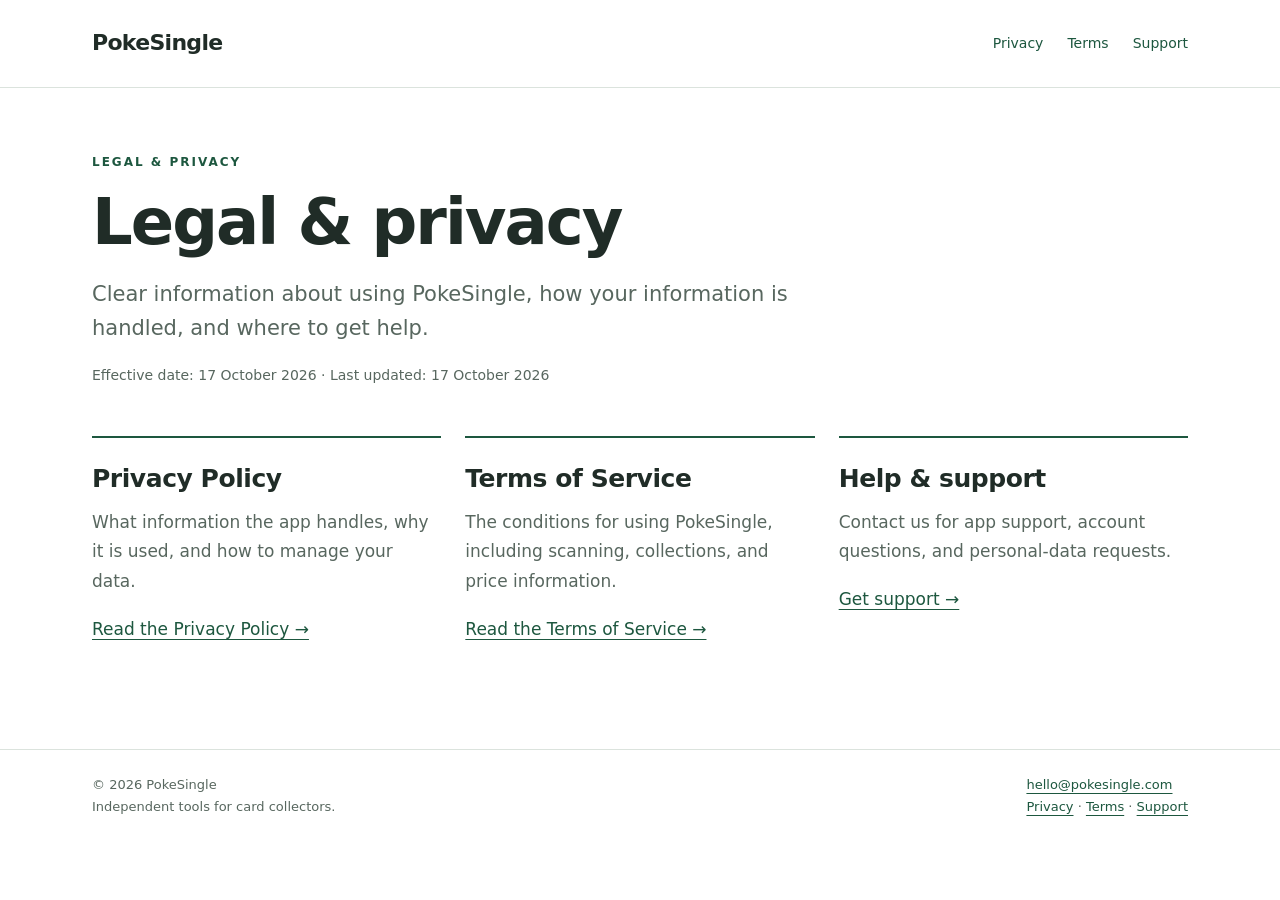
==== index.html @ b3a911ec "Publish PokeSingle privacy, terms, and support pages" ====
<!doctype html>
<html lang="en"><head><meta charset="utf-8"><meta name="viewport" content="width=device-width, initial-scale=1"><title>Legal &amp; privacy · PokeSingle</title><meta name="description" content="Clear information about using PokeSingle, how your information is handled, and where to get help."><meta name="referrer" content="strict-origin-when-cross-origin"><link rel="canonical" href="https://ioannischadjiminas.github.io/pokesingle-legal/"><link rel="stylesheet" href="./styles.css"><meta name="theme-color" content="#1d573f"></head>
<body><a class="skip" href="#main">Skip to content</a><header><div class="bar"><a class="brand" href="./" aria-label="PokeSingle legal home">PokeSingle</a><nav aria-label="Main navigation"><a href="./privacy/">Privacy</a><a href="./terms/">Terms</a><a href="./support/">Support</a></nav></div></header>
<main class="wrap" id="main"><p class="eyebrow">Legal &amp; privacy</p><h1>Legal &amp; privacy</h1><p class="lead">Clear information about using PokeSingle, how your information is handled, and where to get help.</p><p class="meta">Effective date: 17 October 2026 · Last updated: 17 October 2026</p><div class="cards"><section class="card"><h2>Privacy Policy</h2><p>What information the app handles, why it is used, and how to manage your data.</p><a href="privacy/">Read the Privacy Policy →</a></section><section class="card"><h2>Terms of Service</h2><p>The conditions for using PokeSingle, including scanning, collections, and price information.</p><a href="terms/">Read the Terms of Service →</a></section><section class="card"><h2>Help &amp; support</h2><p>Contact us for app support, account questions, and personal-data requests.</p><a href="support/">Get support →</a></section></div></main>
<footer><div class="bar"><p>© 2026 PokeSingle<br>Independent tools for card collectors.</p><p><a href="mailto:hello@pokesingle.com">hello@pokesingle.com</a><br><a href="./privacy/">Privacy</a> · <a href="./terms/">Terms</a> · <a href="./support/">Support</a></p></div></footer></body></html>
---- styles.css ----
:root{color-scheme:light;--ink:#202c27;--muted:#58675f;--paper:#fff;--line:#dbe3dd;--accent:#1d573f;--wash:#f3f6f2;font-family:ui-sans-serif,system-ui,-apple-system,BlinkMacSystemFont,"Segoe UI",sans-serif;font-size:17px;line-height:1.75;background:var(--paper);color:var(--ink)}
*{box-sizing:border-box}body{margin:0}a{color:var(--accent);text-underline-offset:4px}a:hover{text-decoration-thickness:2px}a:focus-visible{outline:3px solid #b48b25;outline-offset:5px}header{border-bottom:1px solid var(--line)}.bar{max-width:1160px;margin:auto;padding:24px 32px;display:flex;align-items:center;justify-content:space-between;gap:24px}.brand{font-size:22px;font-weight:750;letter-spacing:-.7px;text-decoration:none;color:var(--ink)}nav{display:flex;gap:24px;flex-wrap:wrap;font-size:14px}nav a{text-decoration:none}nav a[aria-current=page]{text-decoration:underline}.wrap{max-width:1160px;margin:auto;padding:64px 32px 80px}.eyebrow{font-size:12px;letter-spacing:2px;text-transform:uppercase;font-weight:750;color:var(--accent);margin:0 0 14px}h1{font-size:clamp(38px,6vw,64px);line-height:1.12;font-weight:650;letter-spacing:-2px;margin:0 0 20px}h2{font-size:25px;line-height:1.35;letter-spacing:-.45px;margin:44px 0 14px}h3{font-size:19px;line-height:1.45;margin:28px 0 10px}p{margin:0 0 18px}.lead{font-size:21px;line-height:1.6;max-width:740px;color:var(--muted)}.meta{font-size:14px;color:var(--muted);margin:0 0 40px}.layout{display:grid;grid-template-columns:220px minmax(0,740px);gap:56px;align-items:start}.contents{position:sticky;top:24px;font-size:14px;line-height:1.6;border-top:2px solid var(--accent);padding-top:18px}.contents p{font-weight:700;margin-bottom:12px}.contents ol{list-style:none;padding:0;margin:0}.contents li{margin:0 0 10px}.contents a{text-decoration:none;color:var(--muted)}article{min-width:0}article>section:first-child h2{margin-top:0}section{scroll-margin-top:24px}ul,ol{padding-left:24px;margin:12px 0 24px}li{margin:8px 0}.note{border-left:3px solid var(--accent);background:var(--wash);padding:20px 24px;margin:24px 0 32px}.note p:last-child{margin-bottom:0}.table-scroll{overflow-x:auto}table{border-collapse:collapse;width:100%;font-size:15px;margin:20px 0 28px}th,td{border-bottom:1px solid var(--line);padding:14px 12px;text-align:left;vertical-align:top}th{font-weight:700;background:var(--wash)}th:first-child,td:first-child{padding-left:0;width:24%}.cards{display:grid;grid-template-columns:repeat(3,minmax(0,1fr));gap:24px;margin-top:48px}.card{border-top:2px solid var(--accent);padding:24px 0}.card h2{margin:0 0 12px}.card p{color:var(--muted)}footer{border-top:1px solid var(--line);color:var(--muted);font-size:13px}footer .bar{align-items:flex-start}footer p{margin:0}.skip{position:absolute;top:-100px;left:16px;background:var(--paper);padding:12px;z-index:10}.skip:focus{top:12px}.contact{font-size:22px;overflow-wrap:anywhere}strong{font-weight:650}@media(max-width:850px){.layout{grid-template-columns:1fr;gap:32px}.contents{position:static}.contents ol{columns:2;column-gap:24px}.contents li{break-inside:avoid}.cards{grid-template-columns:1fr;gap:0}}@media(max-width:520px){:root{font-size:16px}.bar{padding:20px;align-items:flex-start;flex-direction:column;gap:12px}nav{gap:18px}.wrap{padding:40px 20px 56px}h1{letter-spacing:-1.3px}.contents ol{columns:1}.lead{font-size:19px}h2{font-size:23px}.note{padding:16px 18px}th,td{padding:12px 8px}.meta{margin-bottom:28px}}@media print{header,footer,.contents,.skip{display:none}.wrap{padding:0}.layout{display:block}article{max-width:none}h1{font-size:32px}h2{break-after:avoid}a{color:inherit}.note{background:none}body{font-size:11pt}}
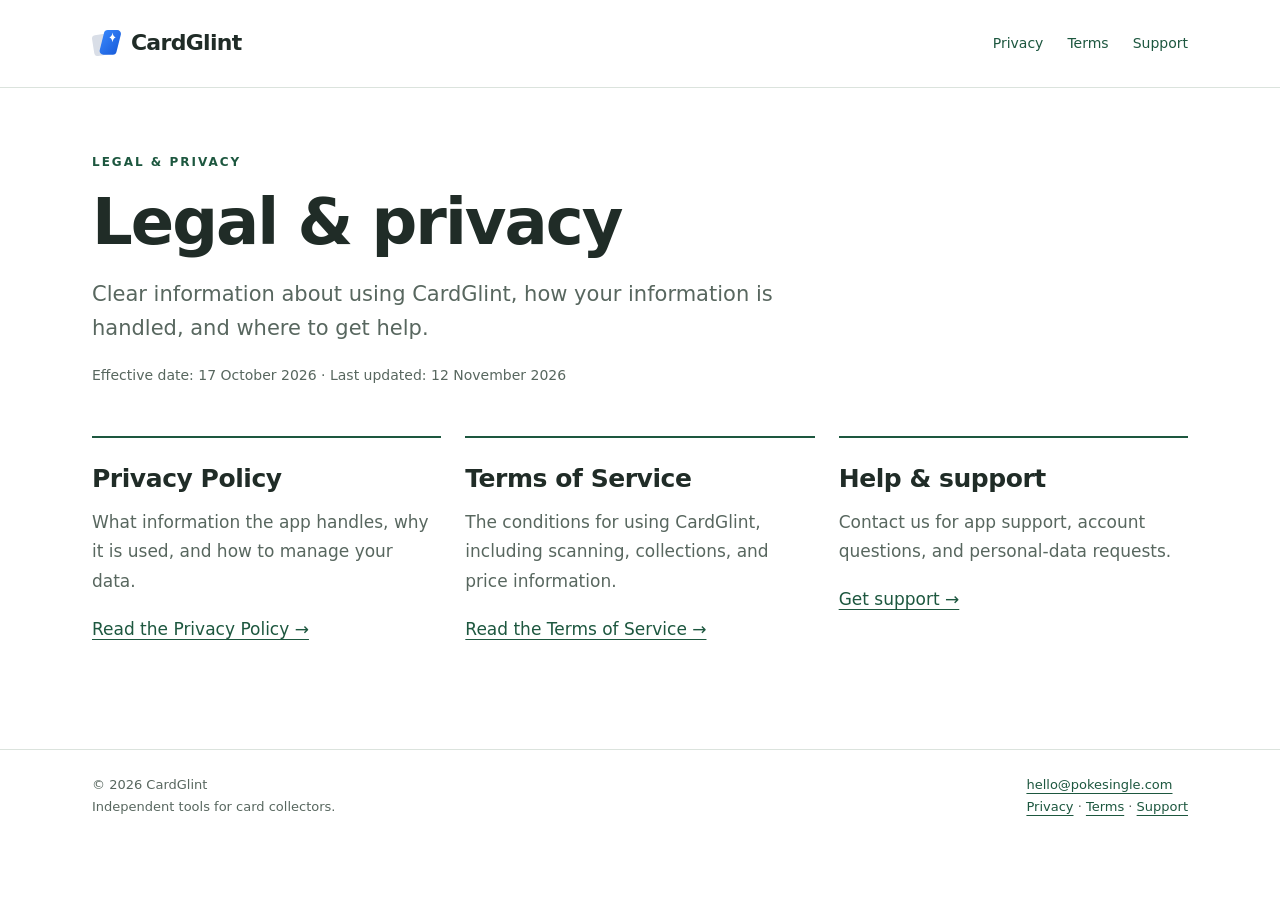
==== commit 22029cee: "Rename the site to CardGlint The privacy policy, terms, support and home pages use the CardGlint nam" ====
--- a/index.html
+++ b/index.html
@@ -1,5 +1,19 @@
 <!doctype html>
-<html lang="en"><head><meta charset="utf-8"><meta name="viewport" content="width=device-width, initial-scale=1"><title>Legal &amp; privacy · PokeSingle</title><meta name="description" content="Clear information about using PokeSingle, how your information is handled, and where to get help."><meta name="referrer" content="strict-origin-when-cross-origin"><link rel="canonical" href="https://ioannischadjiminas.github.io/pokesingle-legal/"><link rel="stylesheet" href="./styles.css"><meta name="theme-color" content="#1d573f"></head>
-<body><a class="skip" href="#main">Skip to content</a><header><div class="bar"><a class="brand" href="./" aria-label="PokeSingle legal home">PokeSingle</a><nav aria-label="Main navigation"><a href="./privacy/">Privacy</a><a href="./terms/">Terms</a><a href="./support/">Support</a></nav></div></header>
-<main class="wrap" id="main"><p class="eyebrow">Legal &amp; privacy</p><h1>Legal &amp; privacy</h1><p class="lead">Clear information about using PokeSingle, how your information is handled, and where to get help.</p><p class="meta">Effective date: 17 October 2026 · Last updated: 17 October 2026</p><div class="cards"><section class="card"><h2>Privacy Policy</h2><p>What information the app handles, why it is used, and how to manage your data.</p><a href="privacy/">Read the Privacy Policy →</a></section><section class="card"><h2>Terms of Service</h2><p>The conditions for using PokeSingle, including scanning, collections, and price information.</p><a href="terms/">Read the Terms of Service →</a></section><section class="card"><h2>Help &amp; support</h2><p>Contact us for app support, account questions, and personal-data requests.</p><a href="support/">Get support →</a></section></div></main>
-<footer><div class="bar"><p>© 2026 PokeSingle<br>Independent tools for card collectors.</p><p><a href="mailto:hello@pokesingle.com">hello@pokesingle.com</a><br><a href="./privacy/">Privacy</a> · <a href="./terms/">Terms</a> · <a href="./support/">Support</a></p></div></footer></body></html>
+<html lang="en"><head><meta charset="utf-8"><meta name="viewport" content="width=device-width, initial-scale=1"><title>Legal &amp; privacy · CardGlint</title><meta name="description" content="Clear information about using CardGlint, how your information is handled, and where to get help."><meta name="referrer" content="strict-origin-when-cross-origin"><link rel="canonical" href="https://ioannischadjiminas.github.io/pokesingle-legal/"><link rel="stylesheet" href="./styles.css"><meta name="theme-color" content="#1d573f"></head>
+<body><a class="skip" href="#main">Skip to content</a><header><div class="bar"><a class="brand" href="./" aria-label="CardGlint legal home"><svg class="mark" viewBox="11.170 15.000 77.289 69.480" aria-hidden="true" focusable="false"><defs><linearGradient id="card" x1="0" y1="0" x2="1" y2="1"><stop offset="0" stop-color="#3B8BFF"/><stop offset="1" stop-color="#1557D6"/></linearGradient></defs><path d="M17.218,76.895L11.274,39.363A9,9 0 0 1 18.755,29.066L40.484,25.624A9,9 0 0 1 50.782,33.105L56.726,70.637A9,9 0 0 1 49.245,80.934L27.516,84.376A9,9 0 0 1 17.218,76.895Z" fill="#D9DEE7"/><path d="M31.901,68.581L43.370,22.581A10,10 0 0 1 53.073,15.000L78.461,15.000A10,10 0 0 1 88.164,27.419L76.695,73.419A10,10 0 0 1 66.992,81.000L41.604,81.000A10,10 0 0 1 31.901,68.581Z" fill="url(#card)"/><path d="M66,22Q67.6,33.4 74.5,35Q67.6,36.6 66,48Q64.4,36.6 57.5,35Q64.4,33.4 66,22Z" fill="#FFFFFF"/></svg>CardGlint</a><nav aria-label="Main navigation"><a href="./privacy/">Privacy</a><a href="./terms/">Terms</a><a href="./support/">Support</a></nav>
+</div></header>
+
+<main class="wrap" id="main"><p class="eyebrow">Legal &amp; privacy</p>
+<h1>Legal &amp; privacy</h1><p class="lead">Clear information about using CardGlint, how your information is handled, and where to get help.</p>
+<p class="meta">Effective date: 17 October 2026 · Last updated: 12 November 2026</p>
+<div class="cards"><section class="card"><h2>Privacy Policy</h2><p>What information the app handles, why it is used, and how to manage your data.</p>
+<a href="privacy/">Read the Privacy Policy →</a></section>
+<section class="card"><h2>Terms of Service</h2><p>The conditions for using CardGlint, including scanning, collections, and price information.</p>
+<a href="terms/">Read the Terms of Service →</a></section>
+<section class="card"><h2>Help &amp; support</h2><p>Contact us for app support, account questions, and personal-data requests.</p>
+<a href="support/">Get support →</a></section>
+</div></main>
+<footer><div class="bar"><p>© 2026 CardGlint<br>Independent tools for card collectors.</p>
+<p><a href="mailto:hello@pokesingle.com">hello@pokesingle.com</a><br><a href="./privacy/">Privacy</a> · <a href="./terms/">Terms</a> · <a href="./support/">Support</a></p>
+</div></footer>
+</body></html>
--- a/styles.css
+++ b/styles.css
@@ -1,2 +1,2 @@
 :root{color-scheme:light;--ink:#202c27;--muted:#58675f;--paper:#fff;--line:#dbe3dd;--accent:#1d573f;--wash:#f3f6f2;font-family:ui-sans-serif,system-ui,-apple-system,BlinkMacSystemFont,"Segoe UI",sans-serif;font-size:17px;line-height:1.75;background:var(--paper);color:var(--ink)}
-*{box-sizing:border-box}body{margin:0}a{color:var(--accent);text-underline-offset:4px}a:hover{text-decoration-thickness:2px}a:focus-visible{outline:3px solid #b48b25;outline-offset:5px}header{border-bottom:1px solid var(--line)}.bar{max-width:1160px;margin:auto;padding:24px 32px;display:flex;align-items:center;justify-content:space-between;gap:24px}.brand{font-size:22px;font-weight:750;letter-spacing:-.7px;text-decoration:none;color:var(--ink)}nav{display:flex;gap:24px;flex-wrap:wrap;font-size:14px}nav a{text-decoration:none}nav a[aria-current=page]{text-decoration:underline}.wrap{max-width:1160px;margin:auto;padding:64px 32px 80px}.eyebrow{font-size:12px;letter-spacing:2px;text-transform:uppercase;font-weight:750;color:var(--accent);margin:0 0 14px}h1{font-size:clamp(38px,6vw,64px);line-height:1.12;font-weight:650;letter-spacing:-2px;margin:0 0 20px}h2{font-size:25px;line-height:1.35;letter-spacing:-.45px;margin:44px 0 14px}h3{font-size:19px;line-height:1.45;margin:28px 0 10px}p{margin:0 0 18px}.lead{font-size:21px;line-height:1.6;max-width:740px;color:var(--muted)}.meta{font-size:14px;color:var(--muted);margin:0 0 40px}.layout{display:grid;grid-template-columns:220px minmax(0,740px);gap:56px;align-items:start}.contents{position:sticky;top:24px;font-size:14px;line-height:1.6;border-top:2px solid var(--accent);padding-top:18px}.contents p{font-weight:700;margin-bottom:12px}.contents ol{list-style:none;padding:0;margin:0}.contents li{margin:0 0 10px}.contents a{text-decoration:none;color:var(--muted)}article{min-width:0}article>section:first-child h2{margin-top:0}section{scroll-margin-top:24px}ul,ol{padding-left:24px;margin:12px 0 24px}li{margin:8px 0}.note{border-left:3px solid var(--accent);background:var(--wash);padding:20px 24px;margin:24px 0 32px}.note p:last-child{margin-bottom:0}.table-scroll{overflow-x:auto}table{border-collapse:collapse;width:100%;font-size:15px;margin:20px 0 28px}th,td{border-bottom:1px solid var(--line);padding:14px 12px;text-align:left;vertical-align:top}th{font-weight:700;background:var(--wash)}th:first-child,td:first-child{padding-left:0;width:24%}.cards{display:grid;grid-template-columns:repeat(3,minmax(0,1fr));gap:24px;margin-top:48px}.card{border-top:2px solid var(--accent);padding:24px 0}.card h2{margin:0 0 12px}.card p{color:var(--muted)}footer{border-top:1px solid var(--line);color:var(--muted);font-size:13px}footer .bar{align-items:flex-start}footer p{margin:0}.skip{position:absolute;top:-100px;left:16px;background:var(--paper);padding:12px;z-index:10}.skip:focus{top:12px}.contact{font-size:22px;overflow-wrap:anywhere}strong{font-weight:650}@media(max-width:850px){.layout{grid-template-columns:1fr;gap:32px}.contents{position:static}.contents ol{columns:2;column-gap:24px}.contents li{break-inside:avoid}.cards{grid-template-columns:1fr;gap:0}}@media(max-width:520px){:root{font-size:16px}.bar{padding:20px;align-items:flex-start;flex-direction:column;gap:12px}nav{gap:18px}.wrap{padding:40px 20px 56px}h1{letter-spacing:-1.3px}.contents ol{columns:1}.lead{font-size:19px}h2{font-size:23px}.note{padding:16px 18px}th,td{padding:12px 8px}.meta{margin-bottom:28px}}@media print{header,footer,.contents,.skip{display:none}.wrap{padding:0}.layout{display:block}article{max-width:none}h1{font-size:32px}h2{break-after:avoid}a{color:inherit}.note{background:none}body{font-size:11pt}}
+*{box-sizing:border-box}body{margin:0}a{color:var(--accent);text-underline-offset:4px}a:hover{text-decoration-thickness:2px}a:focus-visible{outline:3px solid #b48b25;outline-offset:5px}header{border-bottom:1px solid var(--line)}.bar{max-width:1160px;margin:auto;padding:24px 32px;display:flex;align-items:center;justify-content:space-between;gap:24px}.brand{display:inline-flex;align-items:center;gap:10px;font-size:22px;font-weight:750;letter-spacing:-.7px;text-decoration:none;color:var(--ink)}.brand .mark{height:26px;width:auto;flex:none}nav{display:flex;gap:24px;flex-wrap:wrap;font-size:14px}nav a{text-decoration:none}nav a[aria-current=page]{text-decoration:underline}.wrap{max-width:1160px;margin:auto;padding:64px 32px 80px}.eyebrow{font-size:12px;letter-spacing:2px;text-transform:uppercase;font-weight:750;color:var(--accent);margin:0 0 14px}h1{font-size:clamp(38px,6vw,64px);line-height:1.12;font-weight:650;letter-spacing:-2px;margin:0 0 20px}h2{font-size:25px;line-height:1.35;letter-spacing:-.45px;margin:44px 0 14px}h3{font-size:19px;line-height:1.45;margin:28px 0 10px}p{margin:0 0 18px}.lead{font-size:21px;line-height:1.6;max-width:740px;color:var(--muted)}.meta{font-size:14px;color:var(--muted);margin:0 0 40px}.layout{display:grid;grid-template-columns:220px minmax(0,740px);gap:56px;align-items:start}.contents{position:sticky;top:24px;font-size:14px;line-height:1.6;border-top:2px solid var(--accent);padding-top:18px}.contents p{font-weight:700;margin-bottom:12px}.contents ol{list-style:none;padding:0;margin:0}.contents li{margin:0 0 10px}.contents a{text-decoration:none;color:var(--muted)}article{min-width:0}article>section:first-child h2{margin-top:0}section{scroll-margin-top:24px}ul,ol{padding-left:24px;margin:12px 0 24px}li{margin:8px 0}.note{border-left:3px solid var(--accent);background:var(--wash);padding:20px 24px;margin:24px 0 32px}.note p:last-child{margin-bottom:0}.table-scroll{overflow-x:auto}table{border-collapse:collapse;width:100%;font-size:15px;margin:20px 0 28px}th,td{border-bottom:1px solid var(--line);padding:14px 12px;text-align:left;vertical-align:top}th{font-weight:700;background:var(--wash)}th:first-child,td:first-child{padding-left:0;width:24%}.cards{display:grid;grid-template-columns:repeat(3,minmax(0,1fr));gap:24px;margin-top:48px}.card{border-top:2px solid var(--accent);padding:24px 0}.card h2{margin:0 0 12px}.card p{color:var(--muted)}footer{border-top:1px solid var(--line);color:var(--muted);font-size:13px}footer .bar{align-items:flex-start}footer p{margin:0}.skip{position:absolute;top:-100px;left:16px;background:var(--paper);padding:12px;z-index:10}.skip:focus{top:12px}.contact{font-size:22px;overflow-wrap:anywhere}strong{font-weight:650}@media(max-width:850px){.layout{grid-template-columns:1fr;gap:32px}.contents{position:static}.contents ol{columns:2;column-gap:24px}.contents li{break-inside:avoid}.cards{grid-template-columns:1fr;gap:0}}@media(max-width:520px){:root{font-size:16px}.bar{padding:20px;align-items:flex-start;flex-direction:column;gap:12px}nav{gap:18px}.wrap{padding:40px 20px 56px}h1{letter-spacing:-1.3px}.contents ol{columns:1}.lead{font-size:19px}h2{font-size:23px}.note{padding:16px 18px}th,td{padding:12px 8px}.meta{margin-bottom:28px}}@media print{header,footer,.contents,.skip{display:none}.wrap{padding:0}.layout{display:block}article{max-width:none}h1{font-size:32px}h2{break-after:avoid}a{color:inherit}.note{background:none}body{font-size:11pt}}
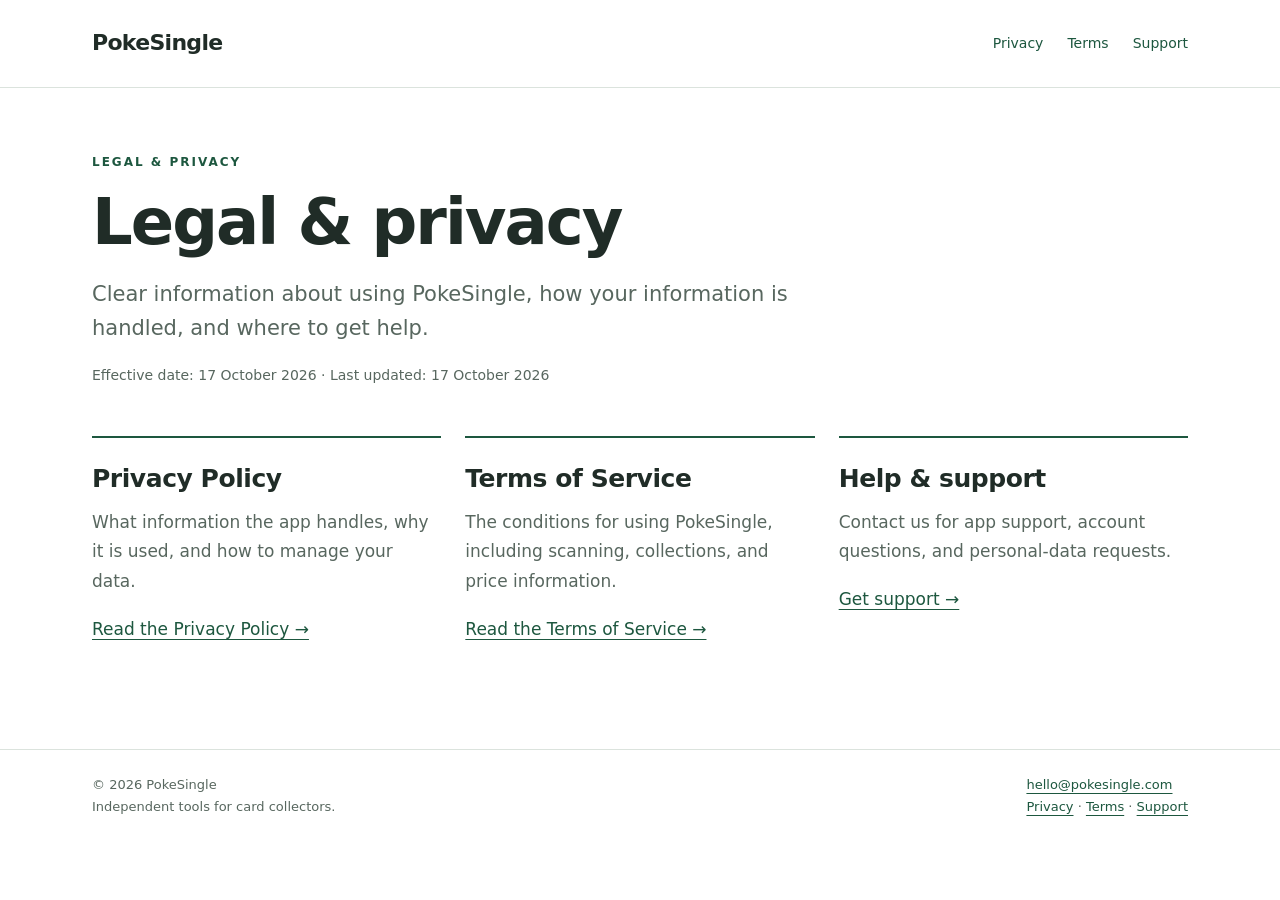
==== commit 20bea2f5: "Go back to the PokeSingle name for now Reverts the CardGlint rename: the pages, header and dates ret" ====
--- a/index.html
+++ b/index.html
@@ -1,19 +1,19 @@
 <!doctype html>
-<html lang="en"><head><meta charset="utf-8"><meta name="viewport" content="width=device-width, initial-scale=1"><title>Legal &amp; privacy · CardGlint</title><meta name="description" content="Clear information about using CardGlint, how your information is handled, and where to get help."><meta name="referrer" content="strict-origin-when-cross-origin"><link rel="canonical" href="https://ioannischadjiminas.github.io/pokesingle-legal/"><link rel="stylesheet" href="./styles.css"><meta name="theme-color" content="#1d573f"></head>
-<body><a class="skip" href="#main">Skip to content</a><header><div class="bar"><a class="brand" href="./" aria-label="CardGlint legal home"><svg class="mark" viewBox="11.170 15.000 77.289 69.480" aria-hidden="true" focusable="false"><defs><linearGradient id="card" x1="0" y1="0" x2="1" y2="1"><stop offset="0" stop-color="#3B8BFF"/><stop offset="1" stop-color="#1557D6"/></linearGradient></defs><path d="M17.218,76.895L11.274,39.363A9,9 0 0 1 18.755,29.066L40.484,25.624A9,9 0 0 1 50.782,33.105L56.726,70.637A9,9 0 0 1 49.245,80.934L27.516,84.376A9,9 0 0 1 17.218,76.895Z" fill="#D9DEE7"/><path d="M31.901,68.581L43.370,22.581A10,10 0 0 1 53.073,15.000L78.461,15.000A10,10 0 0 1 88.164,27.419L76.695,73.419A10,10 0 0 1 66.992,81.000L41.604,81.000A10,10 0 0 1 31.901,68.581Z" fill="url(#card)"/><path d="M66,22Q67.6,33.4 74.5,35Q67.6,36.6 66,48Q64.4,36.6 57.5,35Q64.4,33.4 66,22Z" fill="#FFFFFF"/></svg>CardGlint</a><nav aria-label="Main navigation"><a href="./privacy/">Privacy</a><a href="./terms/">Terms</a><a href="./support/">Support</a></nav>
+<html lang="en"><head><meta charset="utf-8"><meta name="viewport" content="width=device-width, initial-scale=1"><title>Legal &amp; privacy · PokeSingle</title><meta name="description" content="Clear information about using PokeSingle, how your information is handled, and where to get help."><meta name="referrer" content="strict-origin-when-cross-origin"><link rel="canonical" href="https://ioannischadjiminas.github.io/pokesingle-legal/"><link rel="stylesheet" href="./styles.css"><meta name="theme-color" content="#1d573f"></head>
+<body><a class="skip" href="#main">Skip to content</a><header><div class="bar"><a class="brand" href="./" aria-label="PokeSingle legal home">PokeSingle</a><nav aria-label="Main navigation"><a href="./privacy/">Privacy</a><a href="./terms/">Terms</a><a href="./support/">Support</a></nav>
 </div></header>
 
 <main class="wrap" id="main"><p class="eyebrow">Legal &amp; privacy</p>
-<h1>Legal &amp; privacy</h1><p class="lead">Clear information about using CardGlint, how your information is handled, and where to get help.</p>
-<p class="meta">Effective date: 17 October 2026 · Last updated: 12 November 2026</p>
+<h1>Legal &amp; privacy</h1><p class="lead">Clear information about using PokeSingle, how your information is handled, and where to get help.</p>
+<p class="meta">Effective date: 17 October 2026 · Last updated: 17 October 2026</p>
 <div class="cards"><section class="card"><h2>Privacy Policy</h2><p>What information the app handles, why it is used, and how to manage your data.</p>
 <a href="privacy/">Read the Privacy Policy →</a></section>
-<section class="card"><h2>Terms of Service</h2><p>The conditions for using CardGlint, including scanning, collections, and price information.</p>
+<section class="card"><h2>Terms of Service</h2><p>The conditions for using PokeSingle, including scanning, collections, and price information.</p>
 <a href="terms/">Read the Terms of Service →</a></section>
 <section class="card"><h2>Help &amp; support</h2><p>Contact us for app support, account questions, and personal-data requests.</p>
 <a href="support/">Get support →</a></section>
 </div></main>
-<footer><div class="bar"><p>© 2026 CardGlint<br>Independent tools for card collectors.</p>
+<footer><div class="bar"><p>© 2026 PokeSingle<br>Independent tools for card collectors.</p>
 <p><a href="mailto:hello@pokesingle.com">hello@pokesingle.com</a><br><a href="./privacy/">Privacy</a> · <a href="./terms/">Terms</a> · <a href="./support/">Support</a></p>
 </div></footer>
 </body></html>
--- a/styles.css
+++ b/styles.css
@@ -1,2 +1,2 @@
 :root{color-scheme:light;--ink:#202c27;--muted:#58675f;--paper:#fff;--line:#dbe3dd;--accent:#1d573f;--wash:#f3f6f2;font-family:ui-sans-serif,system-ui,-apple-system,BlinkMacSystemFont,"Segoe UI",sans-serif;font-size:17px;line-height:1.75;background:var(--paper);color:var(--ink)}
-*{box-sizing:border-box}body{margin:0}a{color:var(--accent);text-underline-offset:4px}a:hover{text-decoration-thickness:2px}a:focus-visible{outline:3px solid #b48b25;outline-offset:5px}header{border-bottom:1px solid var(--line)}.bar{max-width:1160px;margin:auto;padding:24px 32px;display:flex;align-items:center;justify-content:space-between;gap:24px}.brand{display:inline-flex;align-items:center;gap:10px;font-size:22px;font-weight:750;letter-spacing:-.7px;text-decoration:none;color:var(--ink)}.brand .mark{height:26px;width:auto;flex:none}nav{display:flex;gap:24px;flex-wrap:wrap;font-size:14px}nav a{text-decoration:none}nav a[aria-current=page]{text-decoration:underline}.wrap{max-width:1160px;margin:auto;padding:64px 32px 80px}.eyebrow{font-size:12px;letter-spacing:2px;text-transform:uppercase;font-weight:750;color:var(--accent);margin:0 0 14px}h1{font-size:clamp(38px,6vw,64px);line-height:1.12;font-weight:650;letter-spacing:-2px;margin:0 0 20px}h2{font-size:25px;line-height:1.35;letter-spacing:-.45px;margin:44px 0 14px}h3{font-size:19px;line-height:1.45;margin:28px 0 10px}p{margin:0 0 18px}.lead{font-size:21px;line-height:1.6;max-width:740px;color:var(--muted)}.meta{font-size:14px;color:var(--muted);margin:0 0 40px}.layout{display:grid;grid-template-columns:220px minmax(0,740px);gap:56px;align-items:start}.contents{position:sticky;top:24px;font-size:14px;line-height:1.6;border-top:2px solid var(--accent);padding-top:18px}.contents p{font-weight:700;margin-bottom:12px}.contents ol{list-style:none;padding:0;margin:0}.contents li{margin:0 0 10px}.contents a{text-decoration:none;color:var(--muted)}article{min-width:0}article>section:first-child h2{margin-top:0}section{scroll-margin-top:24px}ul,ol{padding-left:24px;margin:12px 0 24px}li{margin:8px 0}.note{border-left:3px solid var(--accent);background:var(--wash);padding:20px 24px;margin:24px 0 32px}.note p:last-child{margin-bottom:0}.table-scroll{overflow-x:auto}table{border-collapse:collapse;width:100%;font-size:15px;margin:20px 0 28px}th,td{border-bottom:1px solid var(--line);padding:14px 12px;text-align:left;vertical-align:top}th{font-weight:700;background:var(--wash)}th:first-child,td:first-child{padding-left:0;width:24%}.cards{display:grid;grid-template-columns:repeat(3,minmax(0,1fr));gap:24px;margin-top:48px}.card{border-top:2px solid var(--accent);padding:24px 0}.card h2{margin:0 0 12px}.card p{color:var(--muted)}footer{border-top:1px solid var(--line);color:var(--muted);font-size:13px}footer .bar{align-items:flex-start}footer p{margin:0}.skip{position:absolute;top:-100px;left:16px;background:var(--paper);padding:12px;z-index:10}.skip:focus{top:12px}.contact{font-size:22px;overflow-wrap:anywhere}strong{font-weight:650}@media(max-width:850px){.layout{grid-template-columns:1fr;gap:32px}.contents{position:static}.contents ol{columns:2;column-gap:24px}.contents li{break-inside:avoid}.cards{grid-template-columns:1fr;gap:0}}@media(max-width:520px){:root{font-size:16px}.bar{padding:20px;align-items:flex-start;flex-direction:column;gap:12px}nav{gap:18px}.wrap{padding:40px 20px 56px}h1{letter-spacing:-1.3px}.contents ol{columns:1}.lead{font-size:19px}h2{font-size:23px}.note{padding:16px 18px}th,td{padding:12px 8px}.meta{margin-bottom:28px}}@media print{header,footer,.contents,.skip{display:none}.wrap{padding:0}.layout{display:block}article{max-width:none}h1{font-size:32px}h2{break-after:avoid}a{color:inherit}.note{background:none}body{font-size:11pt}}
+*{box-sizing:border-box}body{margin:0}a{color:var(--accent);text-underline-offset:4px}a:hover{text-decoration-thickness:2px}a:focus-visible{outline:3px solid #b48b25;outline-offset:5px}header{border-bottom:1px solid var(--line)}.bar{max-width:1160px;margin:auto;padding:24px 32px;display:flex;align-items:center;justify-content:space-between;gap:24px}.brand{font-size:22px;font-weight:750;letter-spacing:-.7px;text-decoration:none;color:var(--ink)}nav{display:flex;gap:24px;flex-wrap:wrap;font-size:14px}nav a{text-decoration:none}nav a[aria-current=page]{text-decoration:underline}.wrap{max-width:1160px;margin:auto;padding:64px 32px 80px}.eyebrow{font-size:12px;letter-spacing:2px;text-transform:uppercase;font-weight:750;color:var(--accent);margin:0 0 14px}h1{font-size:clamp(38px,6vw,64px);line-height:1.12;font-weight:650;letter-spacing:-2px;margin:0 0 20px}h2{font-size:25px;line-height:1.35;letter-spacing:-.45px;margin:44px 0 14px}h3{font-size:19px;line-height:1.45;margin:28px 0 10px}p{margin:0 0 18px}.lead{font-size:21px;line-height:1.6;max-width:740px;color:var(--muted)}.meta{font-size:14px;color:var(--muted);margin:0 0 40px}.layout{display:grid;grid-template-columns:220px minmax(0,740px);gap:56px;align-items:start}.contents{position:sticky;top:24px;font-size:14px;line-height:1.6;border-top:2px solid var(--accent);padding-top:18px}.contents p{font-weight:700;margin-bottom:12px}.contents ol{list-style:none;padding:0;margin:0}.contents li{margin:0 0 10px}.contents a{text-decoration:none;color:var(--muted)}article{min-width:0}article>section:first-child h2{margin-top:0}section{scroll-margin-top:24px}ul,ol{padding-left:24px;margin:12px 0 24px}li{margin:8px 0}.note{border-left:3px solid var(--accent);background:var(--wash);padding:20px 24px;margin:24px 0 32px}.note p:last-child{margin-bottom:0}.table-scroll{overflow-x:auto}table{border-collapse:collapse;width:100%;font-size:15px;margin:20px 0 28px}th,td{border-bottom:1px solid var(--line);padding:14px 12px;text-align:left;vertical-align:top}th{font-weight:700;background:var(--wash)}th:first-child,td:first-child{padding-left:0;width:24%}.cards{display:grid;grid-template-columns:repeat(3,minmax(0,1fr));gap:24px;margin-top:48px}.card{border-top:2px solid var(--accent);padding:24px 0}.card h2{margin:0 0 12px}.card p{color:var(--muted)}footer{border-top:1px solid var(--line);color:var(--muted);font-size:13px}footer .bar{align-items:flex-start}footer p{margin:0}.skip{position:absolute;top:-100px;left:16px;background:var(--paper);padding:12px;z-index:10}.skip:focus{top:12px}.contact{font-size:22px;overflow-wrap:anywhere}strong{font-weight:650}@media(max-width:850px){.layout{grid-template-columns:1fr;gap:32px}.contents{position:static}.contents ol{columns:2;column-gap:24px}.contents li{break-inside:avoid}.cards{grid-template-columns:1fr;gap:0}}@media(max-width:520px){:root{font-size:16px}.bar{padding:20px;align-items:flex-start;flex-direction:column;gap:12px}nav{gap:18px}.wrap{padding:40px 20px 56px}h1{letter-spacing:-1.3px}.contents ol{columns:1}.lead{font-size:19px}h2{font-size:23px}.note{padding:16px 18px}th,td{padding:12px 8px}.meta{margin-bottom:28px}}@media print{header,footer,.contents,.skip{display:none}.wrap{padding:0}.layout{display:block}article{max-width:none}h1{font-size:32px}h2{break-after:avoid}a{color:inherit}.note{background:none}body{font-size:11pt}}
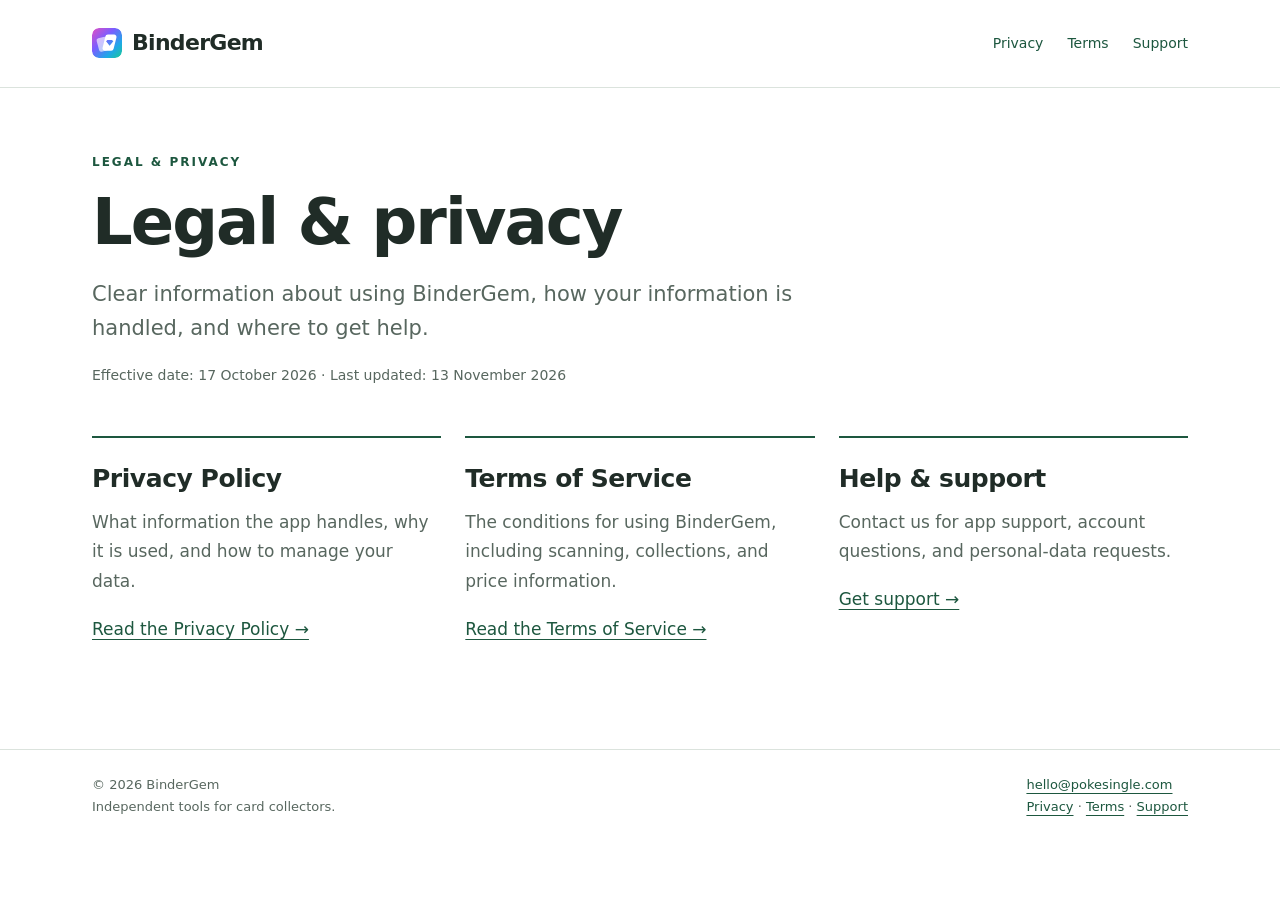
==== commit 0d7aaf79: "Rename the site to BinderGem The privacy policy, terms, support and home pages use the BinderGem nam" ====
--- a/index.html
+++ b/index.html
@@ -1,19 +1,19 @@
 <!doctype html>
-<html lang="en"><head><meta charset="utf-8"><meta name="viewport" content="width=device-width, initial-scale=1"><title>Legal &amp; privacy · PokeSingle</title><meta name="description" content="Clear information about using PokeSingle, how your information is handled, and where to get help."><meta name="referrer" content="strict-origin-when-cross-origin"><link rel="canonical" href="https://ioannischadjiminas.github.io/pokesingle-legal/"><link rel="stylesheet" href="./styles.css"><meta name="theme-color" content="#1d573f"></head>
-<body><a class="skip" href="#main">Skip to content</a><header><div class="bar"><a class="brand" href="./" aria-label="PokeSingle legal home">PokeSingle</a><nav aria-label="Main navigation"><a href="./privacy/">Privacy</a><a href="./terms/">Terms</a><a href="./support/">Support</a></nav>
+<html lang="en"><head><meta charset="utf-8"><meta name="viewport" content="width=device-width, initial-scale=1"><title>Legal &amp; privacy · BinderGem</title><meta name="description" content="Clear information about using BinderGem, how your information is handled, and where to get help."><meta name="referrer" content="strict-origin-when-cross-origin"><link rel="canonical" href="https://ioannischadjiminas.github.io/pokesingle-legal/"><link rel="stylesheet" href="./styles.css"><meta name="theme-color" content="#1d573f"></head>
+<body><a class="skip" href="#main">Skip to content</a><header><div class="bar"><a class="brand" href="./" aria-label="BinderGem legal home"><svg class="mark" viewBox="0 0 1024 1024" aria-hidden="true" focusable="false"><defs><linearGradient id="holo" x1="0" y1="0" x2="1" y2="1"><stop offset="0" stop-color="#E24FC2"/><stop offset="0.38" stop-color="#7B5CFF"/><stop offset="0.72" stop-color="#1FA8E8"/><stop offset="1" stop-color="#19C995"/></linearGradient></defs><rect x="0" y="0" width="1024" height="1024" rx="230" fill="url(#holo)"/><g transform="translate(512.0 512.0) scale(10.24) translate(-50 -50)"><g transform="translate(50 50) scale(0.82) translate(-49.8 -49.7)"><mask id="gem-hole" maskUnits="userSpaceOnUse" x="-50" y="-50" width="200" height="200"><rect x="-50" y="-50" width="200" height="200" fill="#fff"/><path d="M51.125,37.281 L69.875,37.281 L75.500,42.906 L60.500,60.719 L45.500,42.906Z" fill="#000"/></mask><path d="M17.599,78.529L7.764,41.824A9,9 0 0 1 14.128,30.801L35.378,25.107A9,9 0 0 1 46.401,31.471L56.236,68.176A9,9 0 0 1 49.872,79.199L28.622,84.893A9,9 0 0 1 17.599,78.529Z" fill="#FFFFFF" fill-opacity="0.62" mask="url(#gem-hole)"/><path d="M31.901,68.581L43.370,22.581A10,10 0 0 1 53.073,15.000L78.461,15.000A10,10 0 0 1 88.164,27.419L76.695,73.419A10,10 0 0 1 66.992,81.000L41.604,81.000A10,10 0 0 1 31.901,68.581ZM51.125,37.281 L69.875,37.281 L75.500,42.906 L60.500,60.719 L45.500,42.906Z" fill="#FFFFFF" fill-rule="evenodd"/></g></g></svg>BinderGem</a><nav aria-label="Main navigation"><a href="./privacy/">Privacy</a><a href="./terms/">Terms</a><a href="./support/">Support</a></nav>
 </div></header>
 
 <main class="wrap" id="main"><p class="eyebrow">Legal &amp; privacy</p>
-<h1>Legal &amp; privacy</h1><p class="lead">Clear information about using PokeSingle, how your information is handled, and where to get help.</p>
-<p class="meta">Effective date: 17 October 2026 · Last updated: 17 October 2026</p>
+<h1>Legal &amp; privacy</h1><p class="lead">Clear information about using BinderGem, how your information is handled, and where to get help.</p>
+<p class="meta">Effective date: 17 October 2026 · Last updated: 13 November 2026</p>
 <div class="cards"><section class="card"><h2>Privacy Policy</h2><p>What information the app handles, why it is used, and how to manage your data.</p>
 <a href="privacy/">Read the Privacy Policy →</a></section>
-<section class="card"><h2>Terms of Service</h2><p>The conditions for using PokeSingle, including scanning, collections, and price information.</p>
+<section class="card"><h2>Terms of Service</h2><p>The conditions for using BinderGem, including scanning, collections, and price information.</p>
 <a href="terms/">Read the Terms of Service →</a></section>
 <section class="card"><h2>Help &amp; support</h2><p>Contact us for app support, account questions, and personal-data requests.</p>
 <a href="support/">Get support →</a></section>
 </div></main>
-<footer><div class="bar"><p>© 2026 PokeSingle<br>Independent tools for card collectors.</p>
+<footer><div class="bar"><p>© 2026 BinderGem<br>Independent tools for card collectors.</p>
 <p><a href="mailto:hello@pokesingle.com">hello@pokesingle.com</a><br><a href="./privacy/">Privacy</a> · <a href="./terms/">Terms</a> · <a href="./support/">Support</a></p>
 </div></footer>
 </body></html>
--- a/styles.css
+++ b/styles.css
@@ -1,2 +1,2 @@
 :root{color-scheme:light;--ink:#202c27;--muted:#58675f;--paper:#fff;--line:#dbe3dd;--accent:#1d573f;--wash:#f3f6f2;font-family:ui-sans-serif,system-ui,-apple-system,BlinkMacSystemFont,"Segoe UI",sans-serif;font-size:17px;line-height:1.75;background:var(--paper);color:var(--ink)}
-*{box-sizing:border-box}body{margin:0}a{color:var(--accent);text-underline-offset:4px}a:hover{text-decoration-thickness:2px}a:focus-visible{outline:3px solid #b48b25;outline-offset:5px}header{border-bottom:1px solid var(--line)}.bar{max-width:1160px;margin:auto;padding:24px 32px;display:flex;align-items:center;justify-content:space-between;gap:24px}.brand{font-size:22px;font-weight:750;letter-spacing:-.7px;text-decoration:none;color:var(--ink)}nav{display:flex;gap:24px;flex-wrap:wrap;font-size:14px}nav a{text-decoration:none}nav a[aria-current=page]{text-decoration:underline}.wrap{max-width:1160px;margin:auto;padding:64px 32px 80px}.eyebrow{font-size:12px;letter-spacing:2px;text-transform:uppercase;font-weight:750;color:var(--accent);margin:0 0 14px}h1{font-size:clamp(38px,6vw,64px);line-height:1.12;font-weight:650;letter-spacing:-2px;margin:0 0 20px}h2{font-size:25px;line-height:1.35;letter-spacing:-.45px;margin:44px 0 14px}h3{font-size:19px;line-height:1.45;margin:28px 0 10px}p{margin:0 0 18px}.lead{font-size:21px;line-height:1.6;max-width:740px;color:var(--muted)}.meta{font-size:14px;color:var(--muted);margin:0 0 40px}.layout{display:grid;grid-template-columns:220px minmax(0,740px);gap:56px;align-items:start}.contents{position:sticky;top:24px;font-size:14px;line-height:1.6;border-top:2px solid var(--accent);padding-top:18px}.contents p{font-weight:700;margin-bottom:12px}.contents ol{list-style:none;padding:0;margin:0}.contents li{margin:0 0 10px}.contents a{text-decoration:none;color:var(--muted)}article{min-width:0}article>section:first-child h2{margin-top:0}section{scroll-margin-top:24px}ul,ol{padding-left:24px;margin:12px 0 24px}li{margin:8px 0}.note{border-left:3px solid var(--accent);background:var(--wash);padding:20px 24px;margin:24px 0 32px}.note p:last-child{margin-bottom:0}.table-scroll{overflow-x:auto}table{border-collapse:collapse;width:100%;font-size:15px;margin:20px 0 28px}th,td{border-bottom:1px solid var(--line);padding:14px 12px;text-align:left;vertical-align:top}th{font-weight:700;background:var(--wash)}th:first-child,td:first-child{padding-left:0;width:24%}.cards{display:grid;grid-template-columns:repeat(3,minmax(0,1fr));gap:24px;margin-top:48px}.card{border-top:2px solid var(--accent);padding:24px 0}.card h2{margin:0 0 12px}.card p{color:var(--muted)}footer{border-top:1px solid var(--line);color:var(--muted);font-size:13px}footer .bar{align-items:flex-start}footer p{margin:0}.skip{position:absolute;top:-100px;left:16px;background:var(--paper);padding:12px;z-index:10}.skip:focus{top:12px}.contact{font-size:22px;overflow-wrap:anywhere}strong{font-weight:650}@media(max-width:850px){.layout{grid-template-columns:1fr;gap:32px}.contents{position:static}.contents ol{columns:2;column-gap:24px}.contents li{break-inside:avoid}.cards{grid-template-columns:1fr;gap:0}}@media(max-width:520px){:root{font-size:16px}.bar{padding:20px;align-items:flex-start;flex-direction:column;gap:12px}nav{gap:18px}.wrap{padding:40px 20px 56px}h1{letter-spacing:-1.3px}.contents ol{columns:1}.lead{font-size:19px}h2{font-size:23px}.note{padding:16px 18px}th,td{padding:12px 8px}.meta{margin-bottom:28px}}@media print{header,footer,.contents,.skip{display:none}.wrap{padding:0}.layout{display:block}article{max-width:none}h1{font-size:32px}h2{break-after:avoid}a{color:inherit}.note{background:none}body{font-size:11pt}}
+*{box-sizing:border-box}body{margin:0}a{color:var(--accent);text-underline-offset:4px}a:hover{text-decoration-thickness:2px}a:focus-visible{outline:3px solid #b48b25;outline-offset:5px}header{border-bottom:1px solid var(--line)}.bar{max-width:1160px;margin:auto;padding:24px 32px;display:flex;align-items:center;justify-content:space-between;gap:24px}.brand{display:inline-flex;align-items:center;gap:10px;font-size:22px;font-weight:750;letter-spacing:-.7px;text-decoration:none;color:var(--ink)}.brand .mark{height:30px;width:auto;flex:none;border-radius:7px}nav{display:flex;gap:24px;flex-wrap:wrap;font-size:14px}nav a{text-decoration:none}nav a[aria-current=page]{text-decoration:underline}.wrap{max-width:1160px;margin:auto;padding:64px 32px 80px}.eyebrow{font-size:12px;letter-spacing:2px;text-transform:uppercase;font-weight:750;color:var(--accent);margin:0 0 14px}h1{font-size:clamp(38px,6vw,64px);line-height:1.12;font-weight:650;letter-spacing:-2px;margin:0 0 20px}h2{font-size:25px;line-height:1.35;letter-spacing:-.45px;margin:44px 0 14px}h3{font-size:19px;line-height:1.45;margin:28px 0 10px}p{margin:0 0 18px}.lead{font-size:21px;line-height:1.6;max-width:740px;color:var(--muted)}.meta{font-size:14px;color:var(--muted);margin:0 0 40px}.layout{display:grid;grid-template-columns:220px minmax(0,740px);gap:56px;align-items:start}.contents{position:sticky;top:24px;font-size:14px;line-height:1.6;border-top:2px solid var(--accent);padding-top:18px}.contents p{font-weight:700;margin-bottom:12px}.contents ol{list-style:none;padding:0;margin:0}.contents li{margin:0 0 10px}.contents a{text-decoration:none;color:var(--muted)}article{min-width:0}article>section:first-child h2{margin-top:0}section{scroll-margin-top:24px}ul,ol{padding-left:24px;margin:12px 0 24px}li{margin:8px 0}.note{border-left:3px solid var(--accent);background:var(--wash);padding:20px 24px;margin:24px 0 32px}.note p:last-child{margin-bottom:0}.table-scroll{overflow-x:auto}table{border-collapse:collapse;width:100%;font-size:15px;margin:20px 0 28px}th,td{border-bottom:1px solid var(--line);padding:14px 12px;text-align:left;vertical-align:top}th{font-weight:700;background:var(--wash)}th:first-child,td:first-child{padding-left:0;width:24%}.cards{display:grid;grid-template-columns:repeat(3,minmax(0,1fr));gap:24px;margin-top:48px}.card{border-top:2px solid var(--accent);padding:24px 0}.card h2{margin:0 0 12px}.card p{color:var(--muted)}footer{border-top:1px solid var(--line);color:var(--muted);font-size:13px}footer .bar{align-items:flex-start}footer p{margin:0}.skip{position:absolute;top:-100px;left:16px;background:var(--paper);padding:12px;z-index:10}.skip:focus{top:12px}.contact{font-size:22px;overflow-wrap:anywhere}strong{font-weight:650}@media(max-width:850px){.layout{grid-template-columns:1fr;gap:32px}.contents{position:static}.contents ol{columns:2;column-gap:24px}.contents li{break-inside:avoid}.cards{grid-template-columns:1fr;gap:0}}@media(max-width:520px){:root{font-size:16px}.bar{padding:20px;align-items:flex-start;flex-direction:column;gap:12px}nav{gap:18px}.wrap{padding:40px 20px 56px}h1{letter-spacing:-1.3px}.contents ol{columns:1}.lead{font-size:19px}h2{font-size:23px}.note{padding:16px 18px}th,td{padding:12px 8px}.meta{margin-bottom:28px}}@media print{header,footer,.contents,.skip{display:none}.wrap{padding:0}.layout{display:block}article{max-width:none}h1{font-size:32px}h2{break-after:avoid}a{color:inherit}.note{background:none}body{font-size:11pt}}
